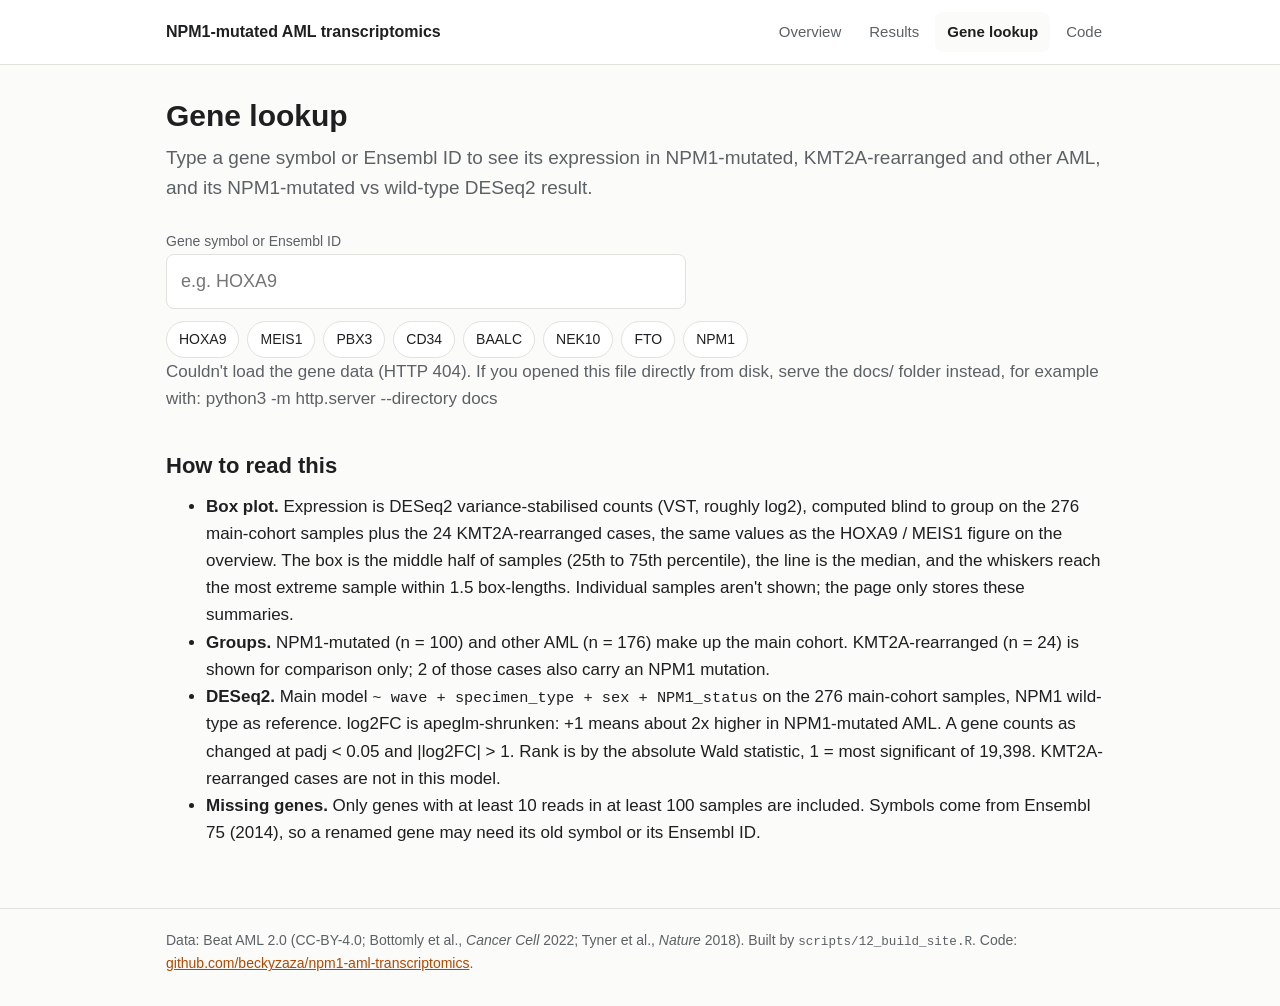
==== docs/lookup.html @ 8518f4a1 "Session 11: project web page in docs/ with gene lookup, built by scripts/12_build_site.R - docs/inde" ====
<!doctype html>
<html lang="en">
<head>
<meta charset="utf-8">
<meta name="viewport" content="width=device-width, initial-scale=1">
<title>NPM1-mutated AML: gene lookup</title>
<meta name="description" content="Look up any gene: expression in NPM1-mutated, KMT2A-rearranged and other AML (Beat AML 2.0), plus its DESeq2 result.">
<link rel="stylesheet" href="assets/style.css">
<script src="https://cdn.plot.ly/plotly-cartesian-2.35.2.min.js" charset="utf-8" defer></script>
<script src="assets/lookup.js" defer></script>
</head>
<body>
<header class="site">
  <div class="wrap">
    <a class="brand" href="index.html">NPM1-mutated AML transcriptomics</a>
    <nav aria-label="Main">
      <ul>
        <li><a href="index.html">Overview</a></li>
        <li><a href="results.html">Results</a></li>
        <li><a href="lookup.html" aria-current="page">Gene lookup</a></li>
        <li><a href="https://github.com/beckyzaza/npm1-aml-transcriptomics">Code</a></li>
      </ul>
    </nav>
  </div>
</header>

<main>
  <div class="wrap">
    <h1>Gene lookup</h1>
    <p class="lede">Type a gene symbol or Ensembl ID to see its expression in NPM1-mutated, KMT2A-rearranged and other AML, and its NPM1-mutated vs wild-type DESeq2 result.</p>

    <form class="search" role="search" autocomplete="off" onsubmit="return false">
      <label for="q" class="small">Gene symbol or Ensembl ID</label>
      <input id="q" type="search" placeholder="e.g. HOXA9" spellcheck="false" autocapitalize="characters"
             aria-autocomplete="list" aria-controls="suggest" aria-expanded="false" disabled>
      <ul id="suggest" class="suggest" role="listbox" hidden></ul>
    </form>
    <div class="chips" aria-label="Examples">
      <button type="button" data-gene="HOXA9">HOXA9</button>
      <button type="button" data-gene="MEIS1">MEIS1</button>
      <button type="button" data-gene="PBX3">PBX3</button>
      <button type="button" data-gene="CD34">CD34</button>
      <button type="button" data-gene="BAALC">BAALC</button>
      <button type="button" data-gene="NEK10">NEK10</button>
      <button type="button" data-gene="FTO">FTO</button>
      <button type="button" data-gene="NPM1">NPM1</button>
    </div>

    <p id="status" class="msg" aria-live="polite">Loading gene data&hellip;</p>

    <section id="result" hidden>
      <div class="gene-head">
        <h2 id="g-symbol"></h2>
        <span class="small" id="g-meta"></span>
      </div>
      <div id="g-note"></div>
      <div id="plot" role="img" aria-label="Box plot of expression by group"></div>
      <p class="small" id="g-expr-text"></p>

      <h3>DESeq2: NPM1-mutated vs wild-type</h3>
      <div id="g-de"></div>
    </section>

    <h2>How to read this</h2>
    <ul>
      <li><b>Box plot.</b> Expression is DESeq2 variance-stabilised counts (VST, roughly log2), computed blind to group on the 276 main-cohort samples plus the 24 KMT2A-rearranged cases, the same values as the HOXA9 / MEIS1 figure on the overview. The box is the middle half of samples (25th to 75th percentile), the line is the median, and the whiskers reach the most extreme sample within 1.5 box-lengths. Individual samples aren't shown; the page only stores these summaries.</li>
      <li><b>Groups.</b> NPM1-mutated (n = 100) and other AML (n = 176) make up the main cohort. KMT2A-rearranged (n = 24) is shown for comparison only; 2 of those cases also carry an NPM1 mutation.</li>
      <li><b>DESeq2.</b> Main model <code>~ wave + specimen_type + sex + NPM1_status</code> on the 276 main-cohort samples, NPM1 wild-type as reference. log2FC is apeglm-shrunken: +1 means about 2x higher in NPM1-mutated AML. A gene counts as changed at padj &lt; 0.05 and |log2FC| &gt; 1. Rank is by the absolute Wald statistic, 1 = most significant of 19,398. KMT2A-rearranged cases are not in this model.</li>
      <li><b>Missing genes.</b> Only genes with at least 10 reads in at least 100 samples are included. Symbols come from Ensembl 75 (2014), so a renamed gene may need its old symbol or its Ensembl ID.</li>
    </ul>
  </div>
</main>

<footer class="site">
  <div class="wrap">Data: Beat AML 2.0 (CC-BY-4.0; Bottomly et al., <em>Cancer Cell</em> 2022; Tyner et al., <em>Nature</em> 2018). Built by <code>scripts/12_build_site.R</code>. Code: <a href="https://github.com/beckyzaza/npm1-aml-transcriptomics">github.com/beckyzaza/npm1-aml-transcriptomics</a>.</div>
</footer>
</body>
</html>
---- docs/assets/style.css ----
:root {
  --bg: #fbfbf9;
  --surface: #ffffff;
  --text: #1d1f21;
  --muted: #5c6166;
  --line: #e2e2dc;
  --accent: #b34700;
  --npm1: #D55E00;
  --kmt2a: #0072B2;
  --other: #8c8c8c;
  --placeholder-bg: #fff6d6;
  --placeholder-line: #d9a400;
  --radius: 8px;
  --max: 980px;
}

@media (prefers-color-scheme: dark) {
  :root {
    --bg: #16181a;
    --surface: #1f2224;
    --text: #e8e8e4;
    --muted: #a3a8ad;
    --line: #34383b;
    --accent: #ff9a52;
    --placeholder-bg: #3a3214;
    --placeholder-line: #b38a00;
  }
  /* Figures are white PNGs; give them a light frame so they don't glare */
  figure img { background: #fff; }
}

* { box-sizing: border-box; }

html { -webkit-text-size-adjust: 100%; }

body {
  margin: 0;
  background: var(--bg);
  color: var(--text);
  font: 17px/1.6 -apple-system, BlinkMacSystemFont, "Segoe UI", Roboto, "Helvetica Neue", Arial, sans-serif;
}

a { color: var(--accent); }

.wrap { max-width: var(--max); margin: 0 auto; padding: 0 16px; }

/* ---- Header and navigation ---- */
header.site {
  border-bottom: 1px solid var(--line);
  background: var(--surface);
}
header.site .wrap {
  display: flex; flex-wrap: wrap; align-items: center;
  justify-content: space-between; gap: 8px 24px; padding-top: 12px; padding-bottom: 12px;
}
.brand { font-weight: 700; color: var(--text); text-decoration: none; font-size: 16px; }
nav ul { list-style: none; margin: 0; padding: 0; display: flex; flex-wrap: wrap; gap: 4px; }
nav a {
  display: block; padding: 8px 12px; border-radius: var(--radius);
  color: var(--muted); text-decoration: none; font-size: 15px;
}
nav a:hover { background: var(--bg); color: var(--text); }
nav a[aria-current="page"] { color: var(--text); background: var(--bg); font-weight: 600; }

main { padding: 32px 0 48px; }

h1 { font-size: 30px; line-height: 1.25; margin: 0 0 8px; }
h2 { font-size: 22px; line-height: 1.3; margin: 40px 0 12px; }
h3 { font-size: 18px; margin: 28px 0 8px; }
p, ul, ol { margin: 0 0 14px; }
.lede { font-size: 19px; color: var(--muted); margin-bottom: 24px; }
.small { font-size: 14px; color: var(--muted); }

code { font-family: ui-monospace, SFMono-Regular, Menlo, Consolas, monospace; font-size: 0.9em; }

/* ---- Cards and figures ---- */
.card {
  background: var(--surface); border: 1px solid var(--line);
  border-radius: var(--radius); padding: 20px;
}
.grid { display: grid; gap: 16px; grid-template-columns: repeat(auto-fit, minmax(240px, 1fr)); }
.grid .card h3 { margin-top: 0; }

.stats { display: grid; gap: 12px; grid-template-columns: repeat(auto-fit, minmax(150px, 1fr)); margin: 20px 0; }
.stat { background: var(--surface); border: 1px solid var(--line); border-radius: var(--radius); padding: 14px 16px; }
.stat b { display: block; font-size: 26px; line-height: 1.2; }
.stat span { font-size: 14px; color: var(--muted); }

figure { margin: 20px 0 32px; }
figure a.zoom { display: block; }
figure img {
  display: block; width: 100%; height: auto;
  border: 1px solid var(--line); border-radius: var(--radius);
}
figcaption { font-size: 15px; color: var(--muted); margin-top: 10px; }
figcaption b { color: var(--text); }

.placeholder {
  background: var(--placeholder-bg); border: 2px dashed var(--placeholder-line);
  border-radius: var(--radius); padding: 16px 18px; margin: 0 0 24px;
}
.placeholder .tag {
  display: inline-block; font-size: 12px; font-weight: 700; letter-spacing: 0.06em;
  text-transform: uppercase; margin-bottom: 6px;
}

.toc { font-size: 15px; }
.toc a { text-decoration: none; }
@media (min-width: 700px) { .toc ol { columns: 2; column-gap: 32px; } }

table { border-collapse: collapse; width: 100%; font-size: 15px; }
th, td { text-align: left; padding: 8px 10px; border-bottom: 1px solid var(--line); vertical-align: top; }
th { color: var(--muted); font-weight: 600; }
.table-scroll { overflow-x: auto; }

/* ---- Gene lookup ---- */
.search { position: relative; max-width: 520px; }
.search input {
  width: 100%; font: inherit; font-size: 18px; padding: 12px 14px;
  border: 1px solid var(--line); border-radius: var(--radius);
  background: var(--surface); color: var(--text);
}
.search input:focus { outline: 2px solid var(--accent); outline-offset: 1px; }
.suggest {
  position: absolute; z-index: 10; left: 0; right: 0; top: 100%; margin: 4px 0 0; padding: 4px 0;
  list-style: none; background: var(--surface); border: 1px solid var(--line);
  border-radius: var(--radius); box-shadow: 0 6px 20px rgba(0,0,0,0.12);
  max-height: 320px; overflow-y: auto;
}
.suggest li { padding: 10px 14px; cursor: pointer; display: flex; justify-content: space-between; gap: 12px; }
.suggest li small { color: var(--muted); }
.suggest li[aria-selected="true"], .suggest li:hover { background: var(--bg); }

.chips { display: flex; flex-wrap: wrap; gap: 8px; margin: 12px 0 0; }
.chips button {
  font: inherit; font-size: 14px; padding: 6px 12px; border-radius: 999px; cursor: pointer;
  border: 1px solid var(--line); background: var(--surface); color: var(--text);
}
.chips button:hover { border-color: var(--accent); }

#result { margin-top: 28px; }
.gene-head { display: flex; flex-wrap: wrap; align-items: baseline; gap: 4px 14px; }
.gene-head h2 { margin: 0; font-size: 28px; }
.gene-head .small a { color: var(--muted); }
#plot { width: 100%; height: 420px; margin: 12px 0; }
.note { border-left: 4px solid var(--accent); padding: 8px 14px; background: var(--surface); margin: 12px 0; font-size: 15px; }
.de-table td:first-child { color: var(--muted); width: 45%; }
.badge { display: inline-block; padding: 2px 10px; border-radius: 999px; font-size: 14px; font-weight: 600; }
.badge.up { background: rgba(213, 94, 0, 0.15); color: var(--npm1); }
.badge.down { background: rgba(0, 114, 178, 0.15); color: var(--kmt2a); }
.badge.ns { background: var(--bg); color: var(--muted); border: 1px solid var(--line); }
.msg { color: var(--muted); }

footer.site { border-top: 1px solid var(--line); padding: 20px 0 32px; font-size: 14px; color: var(--muted); }

@media (max-width: 600px) {
  body { font-size: 16px; }
  h1 { font-size: 25px; }
  h2 { font-size: 20px; }
  .lede { font-size: 17px; }
  main { padding-top: 20px; }
  nav a { padding: 8px 10px; }
  #plot { height: 360px; }
  .card { padding: 16px; }
}
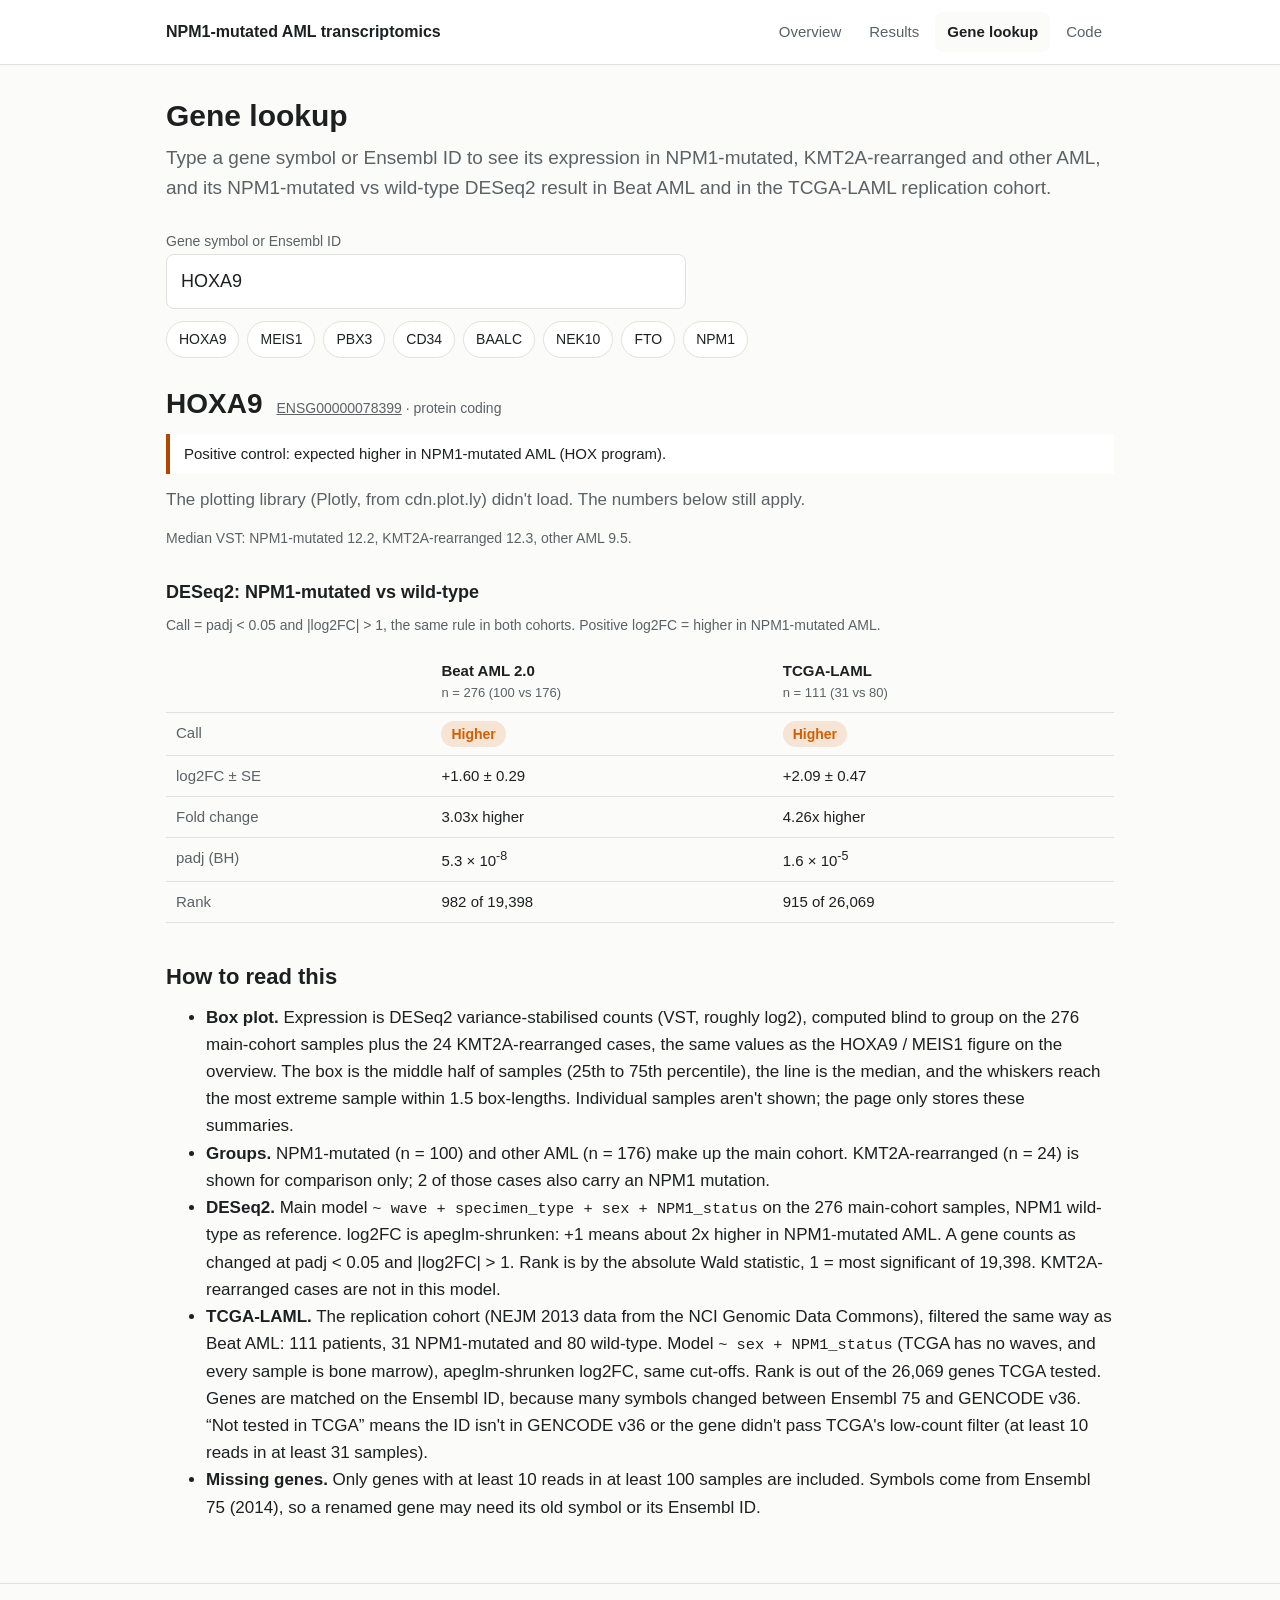
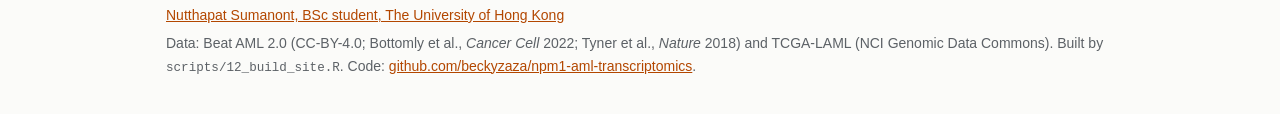
==== commit c2867e58: "Session 12: run_all.R timings and checks, TCGA column in gene lookup, author line in site footers Co" ====
--- a/docs/lookup.html
+++ b/docs/lookup.html
@@ -4,7 +4,7 @@
 <meta charset="utf-8">
 <meta name="viewport" content="width=device-width, initial-scale=1">
 <title>NPM1-mutated AML: gene lookup</title>
-<meta name="description" content="Look up any gene: expression in NPM1-mutated, KMT2A-rearranged and other AML (Beat AML 2.0), plus its DESeq2 result.">
+<meta name="description" content="Look up any gene: expression in NPM1-mutated, KMT2A-rearranged and other AML (Beat AML 2.0), plus its NPM1-mutated vs wild-type DESeq2 result in Beat AML and TCGA-LAML.">
 <link rel="stylesheet" href="assets/style.css">
 <script src="https://cdn.plot.ly/plotly-cartesian-2.35.2.min.js" charset="utf-8" defer></script>
 <script src="assets/lookup.js" defer></script>
@@ -27,7 +27,7 @@
 <main>
   <div class="wrap">
     <h1>Gene lookup</h1>
-    <p class="lede">Type a gene symbol or Ensembl ID to see its expression in NPM1-mutated, KMT2A-rearranged and other AML, and its NPM1-mutated vs wild-type DESeq2 result.</p>
+    <p class="lede">Type a gene symbol or Ensembl ID to see its expression in NPM1-mutated, KMT2A-rearranged and other AML, and its NPM1-mutated vs wild-type DESeq2 result in Beat AML and in the TCGA-LAML replication cohort.</p>
 
     <form class="search" role="search" autocomplete="off" onsubmit="return false">
       <label for="q" class="small">Gene symbol or Ensembl ID</label>
@@ -58,6 +58,7 @@
       <p class="small" id="g-expr-text"></p>
 
       <h3>DESeq2: NPM1-mutated vs wild-type</h3>
+      <p class="small">Call = padj &lt; 0.05 and |log2FC| &gt; 1, the same rule in both cohorts. Positive log2FC = higher in NPM1-mutated AML.</p>
       <div id="g-de"></div>
     </section>
 
@@ -66,13 +67,17 @@
       <li><b>Box plot.</b> Expression is DESeq2 variance-stabilised counts (VST, roughly log2), computed blind to group on the 276 main-cohort samples plus the 24 KMT2A-rearranged cases, the same values as the HOXA9 / MEIS1 figure on the overview. The box is the middle half of samples (25th to 75th percentile), the line is the median, and the whiskers reach the most extreme sample within 1.5 box-lengths. Individual samples aren't shown; the page only stores these summaries.</li>
       <li><b>Groups.</b> NPM1-mutated (n = 100) and other AML (n = 176) make up the main cohort. KMT2A-rearranged (n = 24) is shown for comparison only; 2 of those cases also carry an NPM1 mutation.</li>
       <li><b>DESeq2.</b> Main model <code>~ wave + specimen_type + sex + NPM1_status</code> on the 276 main-cohort samples, NPM1 wild-type as reference. log2FC is apeglm-shrunken: +1 means about 2x higher in NPM1-mutated AML. A gene counts as changed at padj &lt; 0.05 and |log2FC| &gt; 1. Rank is by the absolute Wald statistic, 1 = most significant of 19,398. KMT2A-rearranged cases are not in this model.</li>
+      <li><b>TCGA-LAML.</b> The replication cohort (NEJM 2013 data from the NCI Genomic Data Commons), filtered the same way as Beat AML: 111 patients, 31 NPM1-mutated and 80 wild-type. Model <code>~ sex + NPM1_status</code> (TCGA has no waves, and every sample is bone marrow), apeglm-shrunken log2FC, same cut-offs. Rank is out of the 26,069 genes TCGA tested. Genes are matched on the Ensembl ID, because many symbols changed between Ensembl 75 and GENCODE v36. &ldquo;Not tested in TCGA&rdquo; means the ID isn't in GENCODE v36 or the gene didn't pass TCGA's low-count filter (at least 10 reads in at least 31 samples).</li>
       <li><b>Missing genes.</b> Only genes with at least 10 reads in at least 100 samples are included. Symbols come from Ensembl 75 (2014), so a renamed gene may need its old symbol or its Ensembl ID.</li>
     </ul>
   </div>
 </main>
 
 <footer class="site">
-  <div class="wrap">Data: Beat AML 2.0 (CC-BY-4.0; Bottomly et al., <em>Cancer Cell</em> 2022; Tyner et al., <em>Nature</em> 2018). Built by <code>scripts/12_build_site.R</code>. Code: <a href="https://github.com/beckyzaza/npm1-aml-transcriptomics">github.com/beckyzaza/npm1-aml-transcriptomics</a>.</div>
+  <div class="wrap">
+    <p><a href="https://github.com/Beckyzaza" rel="author">Nutthapat Sumanont, BSc student, The University of Hong Kong</a></p>
+    <p>Data: Beat AML 2.0 (CC-BY-4.0; Bottomly et al., <em>Cancer Cell</em> 2022; Tyner et al., <em>Nature</em> 2018) and TCGA-LAML (NCI Genomic Data Commons). Built by <code>scripts/12_build_site.R</code>. Code: <a href="https://github.com/beckyzaza/npm1-aml-transcriptomics">github.com/beckyzaza/npm1-aml-transcriptomics</a>.</p>
+  </div>
 </footer>
 </body>
 </html>
--- a/docs/assets/style.css
+++ b/docs/assets/style.css
@@ -144,7 +144,13 @@
 .gene-head .small a { color: var(--muted); }
 #plot { width: 100%; height: 420px; margin: 12px 0; }
 .note { border-left: 4px solid var(--accent); padding: 8px 14px; background: var(--surface); margin: 12px 0; font-size: 15px; }
-.de-table td:first-child { color: var(--muted); width: 45%; }
+.de-table { table-layout: fixed; }
+.de-table th, .de-table td { overflow-wrap: anywhere; }
+.de-table thead td, .de-table th[scope="row"] { width: 28%; }
+.de-table thead th { color: var(--text); }
+.de-table thead th span { display: block; font-size: 13px; font-weight: 400; color: var(--muted); }
+.de-table th[scope="row"] { color: var(--muted); font-weight: 400; }
+.de-table td.missing { color: var(--muted); font-size: 14px; vertical-align: middle; }
 .badge { display: inline-block; padding: 2px 10px; border-radius: 999px; font-size: 14px; font-weight: 600; }
 .badge.up { background: rgba(213, 94, 0, 0.15); color: var(--npm1); }
 .badge.down { background: rgba(0, 114, 178, 0.15); color: var(--kmt2a); }
@@ -152,6 +158,7 @@
 .msg { color: var(--muted); }
 
 footer.site { border-top: 1px solid var(--line); padding: 20px 0 32px; font-size: 14px; color: var(--muted); }
+footer.site p { margin: 0 0 6px; }
 
 @media (max-width: 600px) {
   body { font-size: 16px; }
@@ -162,4 +169,7 @@
   nav a { padding: 8px 10px; }
   #plot { height: 360px; }
   .card { padding: 16px; }
+  .de-table { font-size: 14px; }
+  .de-table th, .de-table td { padding: 8px 6px; }
+  .badge { padding: 2px 8px; font-size: 13px; }
 }
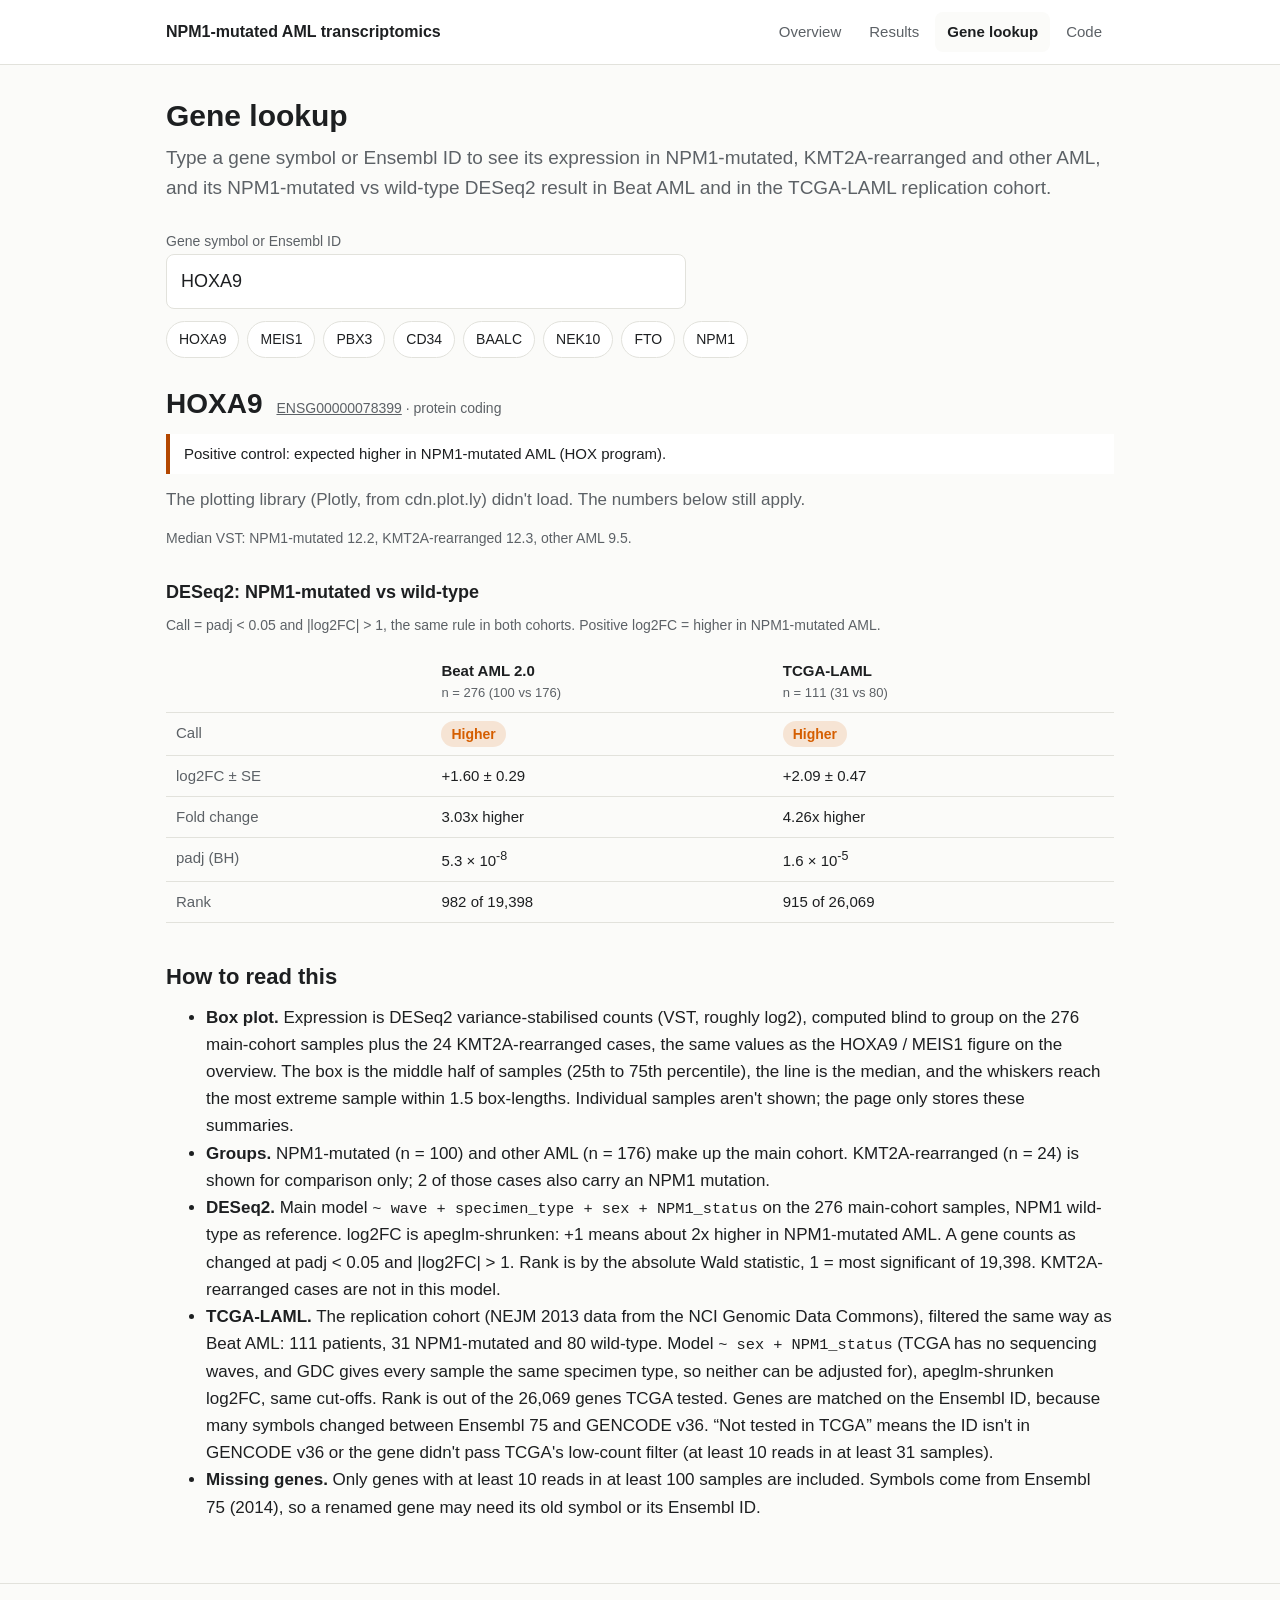
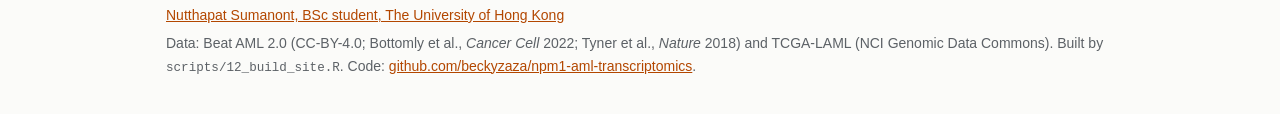
==== commit d1895e88: "Session 12 review: don't claim every TCGA sample is bone marrow GDC gives every TCGA-LAML tumour sam" ====
--- a/docs/lookup.html
+++ b/docs/lookup.html
@@ -67,7 +67,7 @@
       <li><b>Box plot.</b> Expression is DESeq2 variance-stabilised counts (VST, roughly log2), computed blind to group on the 276 main-cohort samples plus the 24 KMT2A-rearranged cases, the same values as the HOXA9 / MEIS1 figure on the overview. The box is the middle half of samples (25th to 75th percentile), the line is the median, and the whiskers reach the most extreme sample within 1.5 box-lengths. Individual samples aren't shown; the page only stores these summaries.</li>
       <li><b>Groups.</b> NPM1-mutated (n = 100) and other AML (n = 176) make up the main cohort. KMT2A-rearranged (n = 24) is shown for comparison only; 2 of those cases also carry an NPM1 mutation.</li>
       <li><b>DESeq2.</b> Main model <code>~ wave + specimen_type + sex + NPM1_status</code> on the 276 main-cohort samples, NPM1 wild-type as reference. log2FC is apeglm-shrunken: +1 means about 2x higher in NPM1-mutated AML. A gene counts as changed at padj &lt; 0.05 and |log2FC| &gt; 1. Rank is by the absolute Wald statistic, 1 = most significant of 19,398. KMT2A-rearranged cases are not in this model.</li>
-      <li><b>TCGA-LAML.</b> The replication cohort (NEJM 2013 data from the NCI Genomic Data Commons), filtered the same way as Beat AML: 111 patients, 31 NPM1-mutated and 80 wild-type. Model <code>~ sex + NPM1_status</code> (TCGA has no waves, and every sample is bone marrow), apeglm-shrunken log2FC, same cut-offs. Rank is out of the 26,069 genes TCGA tested. Genes are matched on the Ensembl ID, because many symbols changed between Ensembl 75 and GENCODE v36. &ldquo;Not tested in TCGA&rdquo; means the ID isn't in GENCODE v36 or the gene didn't pass TCGA's low-count filter (at least 10 reads in at least 31 samples).</li>
+      <li><b>TCGA-LAML.</b> The replication cohort (NEJM 2013 data from the NCI Genomic Data Commons), filtered the same way as Beat AML: 111 patients, 31 NPM1-mutated and 80 wild-type. Model <code>~ sex + NPM1_status</code> (TCGA has no sequencing waves, and GDC gives every sample the same specimen type, so neither can be adjusted for), apeglm-shrunken log2FC, same cut-offs. Rank is out of the 26,069 genes TCGA tested. Genes are matched on the Ensembl ID, because many symbols changed between Ensembl 75 and GENCODE v36. &ldquo;Not tested in TCGA&rdquo; means the ID isn't in GENCODE v36 or the gene didn't pass TCGA's low-count filter (at least 10 reads in at least 31 samples).</li>
       <li><b>Missing genes.</b> Only genes with at least 10 reads in at least 100 samples are included. Symbols come from Ensembl 75 (2014), so a renamed gene may need its old symbol or its Ensembl ID.</li>
     </ul>
   </div>
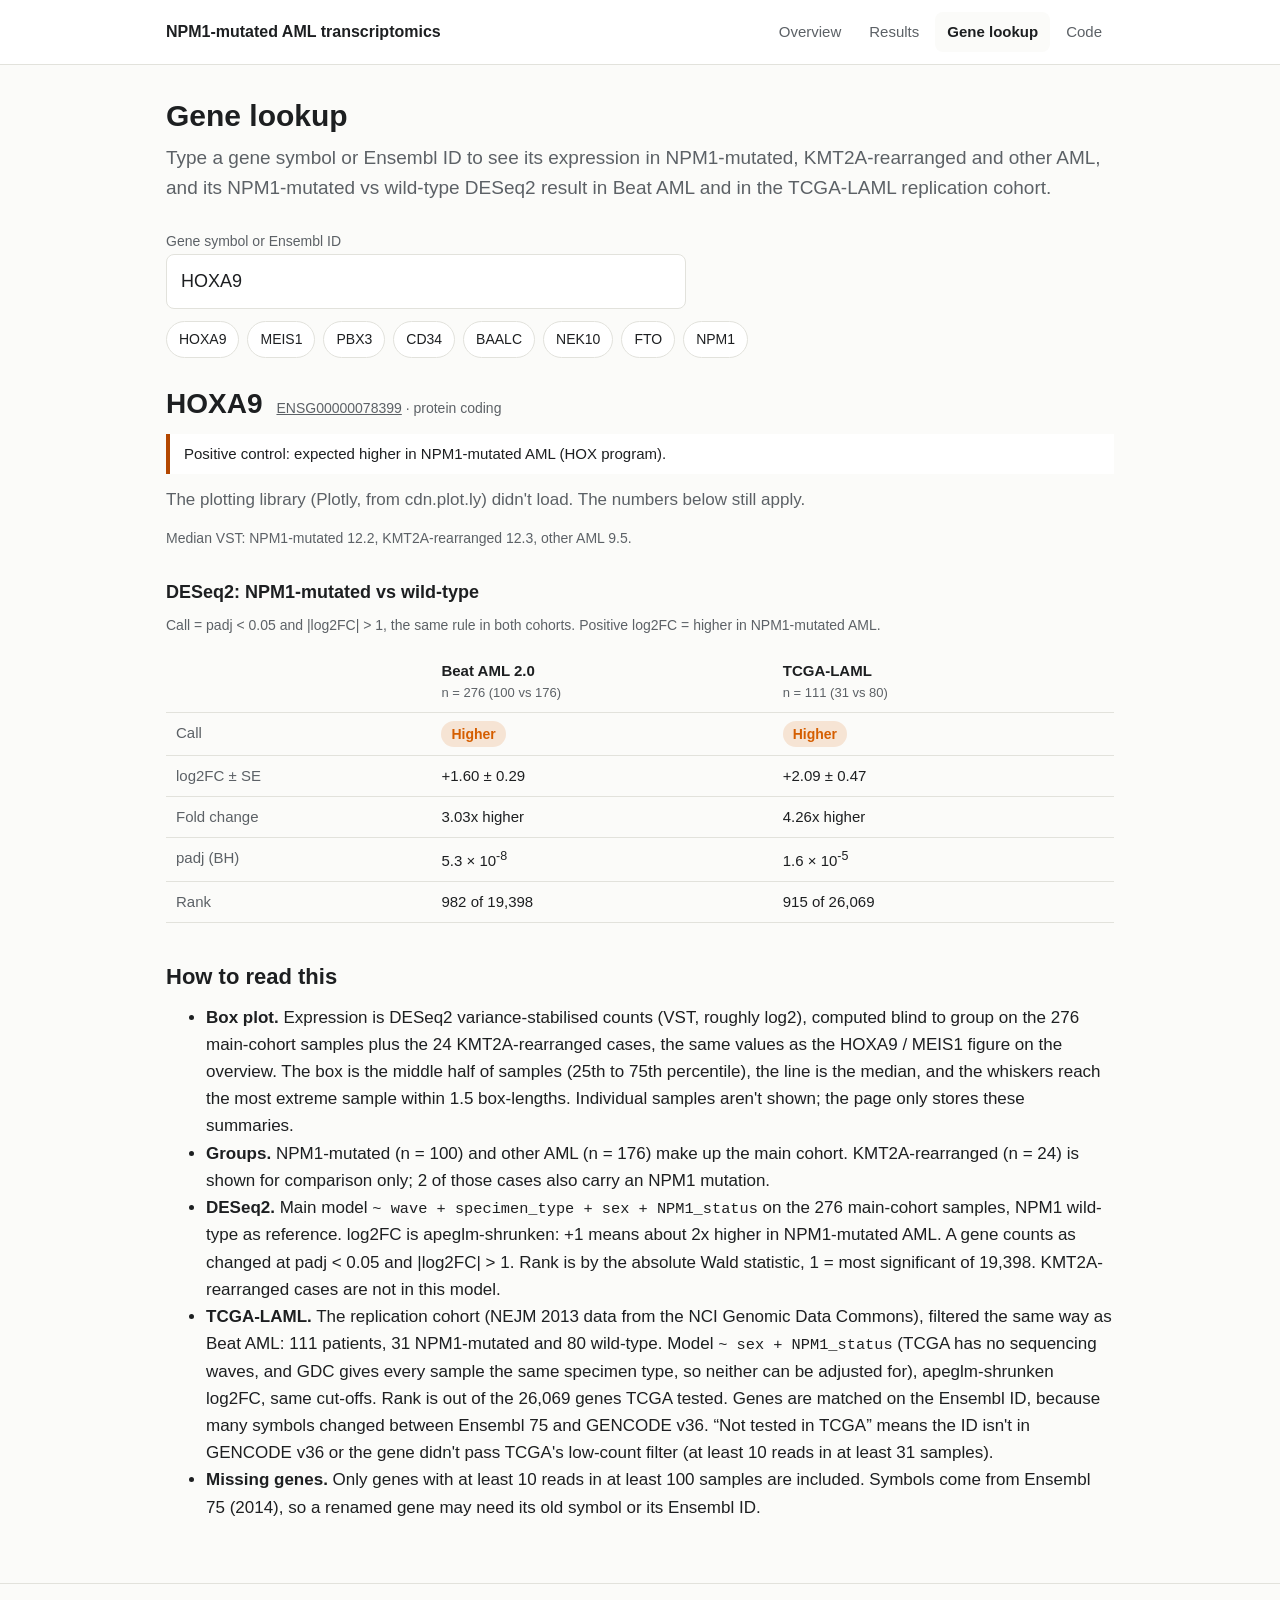
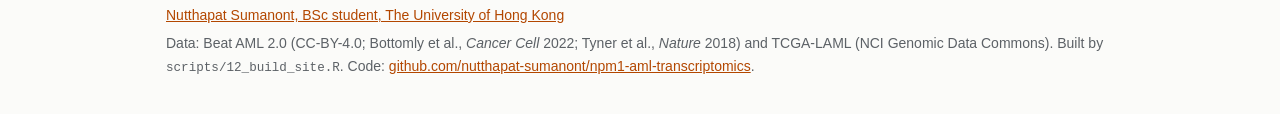
==== commit aa3f4802: "Point links at the renamed GitHub account (nutthapat-sumanont) Co-Authored-By: Claude Opus 5.5 <nore" ====
--- a/docs/lookup.html
+++ b/docs/lookup.html
@@ -18,7 +18,7 @@
         <li><a href="index.html">Overview</a></li>
         <li><a href="results.html">Results</a></li>
         <li><a href="lookup.html" aria-current="page">Gene lookup</a></li>
-        <li><a href="https://github.com/beckyzaza/npm1-aml-transcriptomics">Code</a></li>
+        <li><a href="https://github.com/nutthapat-sumanont/npm1-aml-transcriptomics">Code</a></li>
       </ul>
     </nav>
   </div>
@@ -75,8 +75,8 @@
 
 <footer class="site">
   <div class="wrap">
-    <p><a href="https://github.com/Beckyzaza" rel="author">Nutthapat Sumanont, BSc student, The University of Hong Kong</a></p>
-    <p>Data: Beat AML 2.0 (CC-BY-4.0; Bottomly et al., <em>Cancer Cell</em> 2022; Tyner et al., <em>Nature</em> 2018) and TCGA-LAML (NCI Genomic Data Commons). Built by <code>scripts/12_build_site.R</code>. Code: <a href="https://github.com/beckyzaza/npm1-aml-transcriptomics">github.com/beckyzaza/npm1-aml-transcriptomics</a>.</p>
+    <p><a href="https://github.com/nutthapat-sumanont" rel="author">Nutthapat Sumanont, BSc student, The University of Hong Kong</a></p>
+    <p>Data: Beat AML 2.0 (CC-BY-4.0; Bottomly et al., <em>Cancer Cell</em> 2022; Tyner et al., <em>Nature</em> 2018) and TCGA-LAML (NCI Genomic Data Commons). Built by <code>scripts/12_build_site.R</code>. Code: <a href="https://github.com/nutthapat-sumanont/npm1-aml-transcriptomics">github.com/nutthapat-sumanont/npm1-aml-transcriptomics</a>.</p>
   </div>
 </footer>
 </body>
